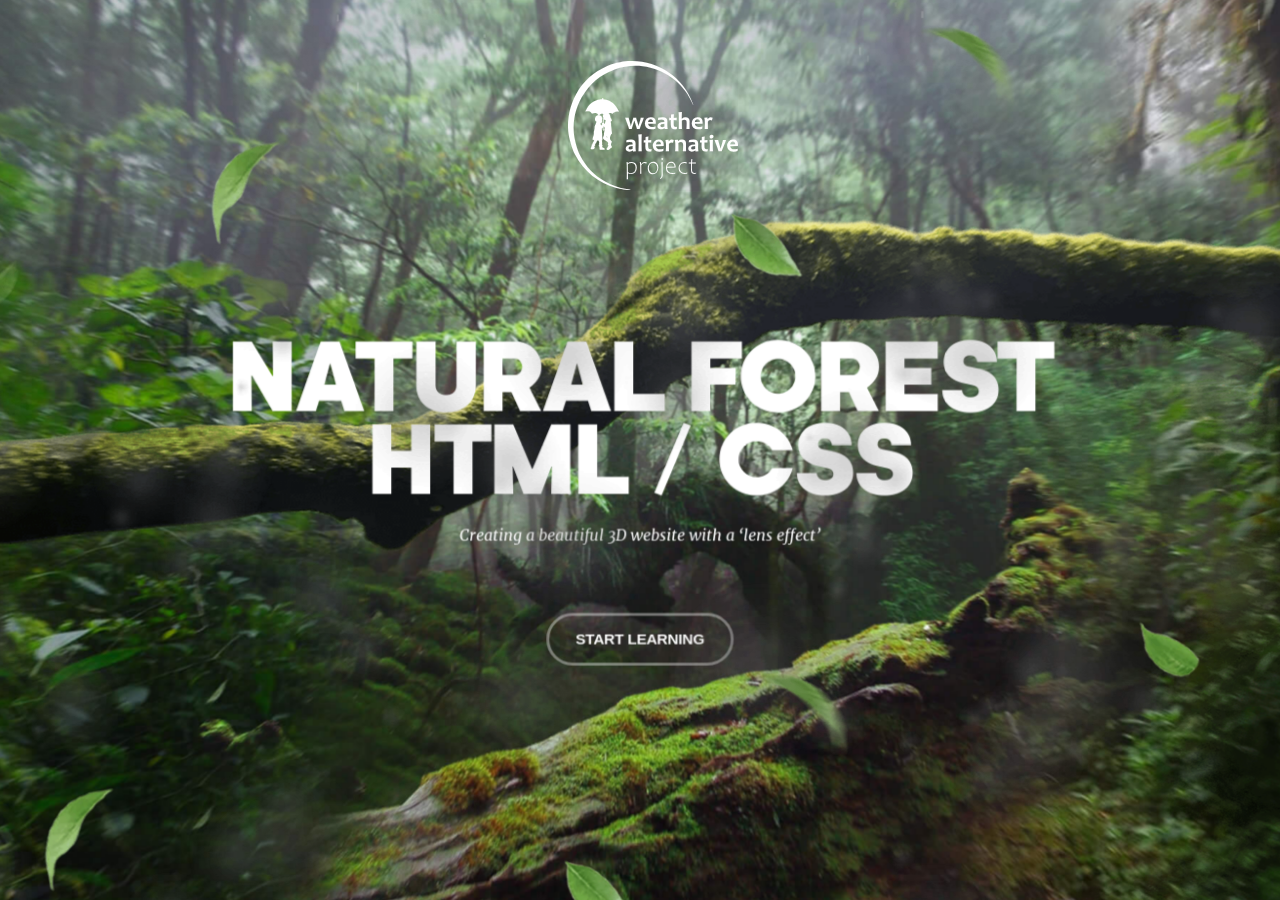
==== index.html @ 6aa4d508 "modif v 2.0" ====
<!DOCTYPE html>
<html lang="en">
<head>
	<meta charset="UTF-8">
	<meta http-equiv="X-UA-Compatible" content="IE=edge">
	<meta name="viewport" content="width=device-width, initial-scale=1.0">
	<title>Parallax Forest</title>
	<link rel="stylesheet" href="style.css">
	<script src="html/js/app.js" defer></script>
	<script src="html/libs/rain.js" defer></script>
</head>
<body>

	<div class="logo" style="background-image: url(img/logo.svg);"></div>

	<section class="layers">
		<div class="layers__container">
			<div class="layers__item layer-1" style="background-image: url(img/layer-1.jpg);"></div>
			<div class="layers__item layer-2" style="background-image: url(img/layer-2.png);"></div>
			<div class="layers__item layer-3">
				<div class="hero-content">
					<h1>Natural Forest <span>HTML / CSS</span></h1>
					<div class="hero-content__p">Creating a beautiful 3D website with a ‘lens effect’</div>
					<button class="button-start">Start Learning</button>
				</div>
			</div>
			<div class="layers__item layer-4">
				<canvas class="rain"></canvas>
			</div>
			<div class="layers__item layer-5" style="background-image: url(img/layer-5.png);"></div>
			<div class="layers__item layer-6" style="background-image: url(img/layer-6.png);"></div>
		</div>
	</section>

</body>
</html>
---- style.css ----
* {
	margin: 0;
	padding: 0;
	box-sizing: border-box;
}
:root {
	--index: calc(1vw + 1vh);
	--transition: 1.5s cubic-bezier(.05, .5, 0, 1);
}
@font-face {
	font-family: kamerik-3d;
	src: url(../fonts/kamerik205-heavy.woff2);
	font-weight: 900;
}
@font-face {
	font-family: merriweather-italic-3d;
	src: url(../fonts/merriweather-regular-italic.woff2);
}
body {
	background-color: #000;
	color: #fff;
	font-family: kamerik-3d;
}
.logo {
	--logo-size: calc(var(--index) * 7.8);
	width: var(--logo-size);
	height: var(--logo-size);
	background-repeat: no-repeat;
	position: absolute;
	left: calc(51% - calc(var(--logo-size) / 2));
	top: calc(var(--index) * 2.8);
	z-index: 1;
}
.layers {
	perspective: 1000px;
	overflow: hidden;
}
.layers__container {
	height: 100vh;
	min-height: 500px;
	transform-style: preserve-3d;
	transform: rotateX(var(--move-y)) rotateY(var(--move-x));
	will-change: transform;
	transition: transform var(--transition);
}
.layers__item {
	position: absolute;
	inset: -5vw;
	background-size: cover;
	background-position: center;
	display: flex;
	align-items: center;
	justify-content: center;
}
.layer-1 {
	transform: translateZ(-55px) scale(1.06);
}
.layer-2 {
	transform: translateZ(80px) scale(.88);
}
.layer-3 {
	transform: translateZ(180px) scale(.8);
}
.layer-4 {
	transform: translateZ(190px) scale(.9);
}
.layer-5 {
	transform: translateZ(300px) scale(.9);
}
.layer-6 {
	transform: translateZ(380px);
}
.hero-content {
	font-size: calc(var(--index) * 2.9);
	text-align: center;
	text-transform: uppercase;
	letter-spacing: calc(var(--index) * -.15);
	line-height: 1.35em;
	margin-top: calc(var(--index) * 5.5);
}
.hero-content span {
	display: block;
}
.hero-content__p {
	text-transform: none;
	font-family: merriweather-italic-3d;
	letter-spacing: normal;
	font-size: calc(var(--index) * .73);
	line-height: 3;
}
.button-start {
	font-family: Arial;
	font-weight: 600;
	text-transform: uppercase;
	font-size: calc(var(--index) * .71);
	letter-spacing: -.02vw;
	padding: calc(var(--index) * .7) calc(var(--index) * 1.25);
	background-color: transparent;
	color: #fff;
	border-radius: 10em;
	border: rgb(255 255 255 / .4) 3px solid;
	outline: none;
	cursor: pointer;
	margin-top: calc(var(--index) * 2.5);
}
.layer-4, .layer-5, .layer-6 {
	pointer-events: none;
}
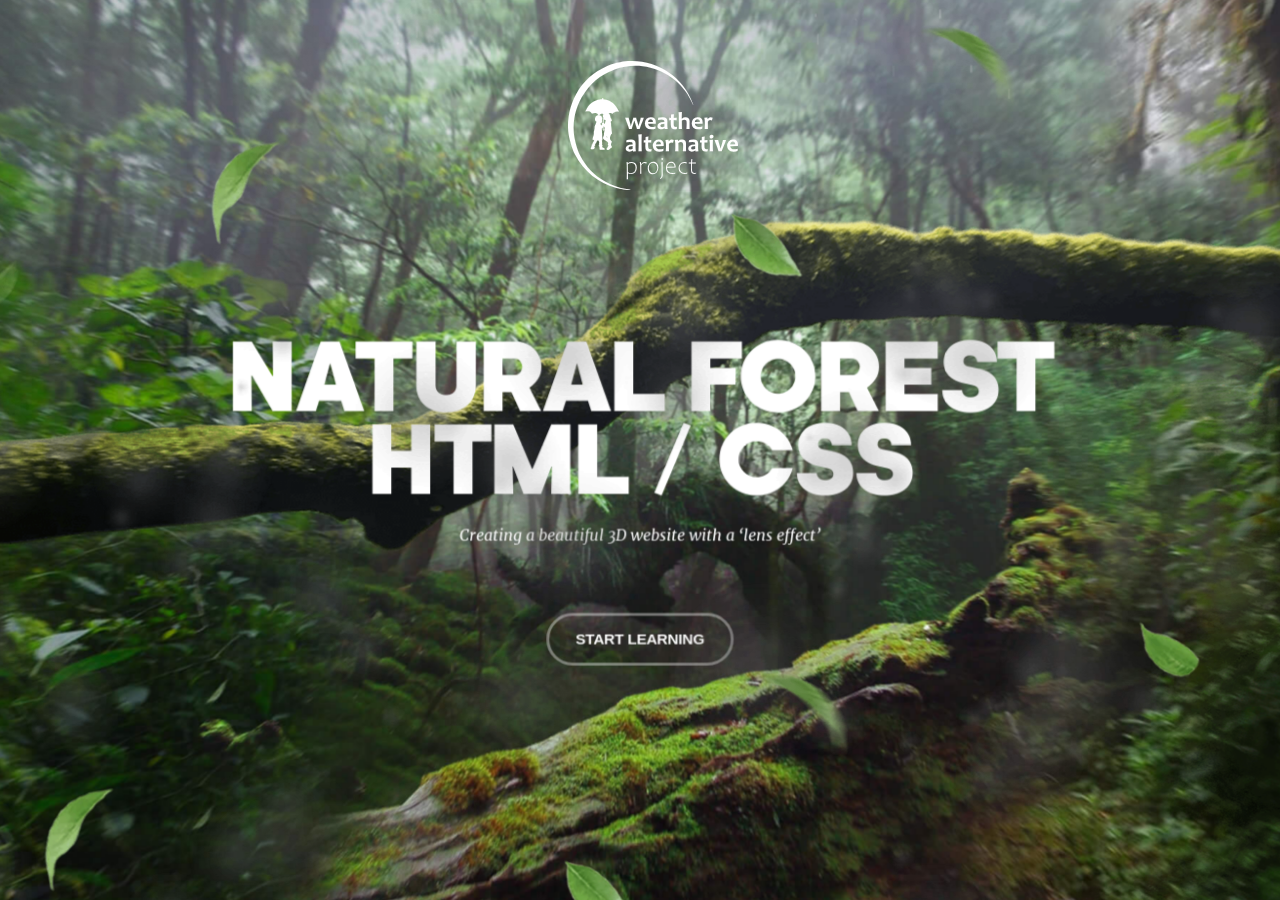
==== commit a6e38a42: "modif v 2.1" ====
--- a/index.html
+++ b/index.html
@@ -1,10 +1,10 @@
 <!DOCTYPE html>
-<html lang="en">
+<html lang="fr">
 <head>
 	<meta charset="UTF-8">
 	<meta http-equiv="X-UA-Compatible" content="IE=edge">
 	<meta name="viewport" content="width=device-width, initial-scale=1.0">
-	<title>Parallax Forest</title>
+	<title>Parallax dans la forêt</title>
 	<link rel="stylesheet" href="style.css">
 	<script src="html/js/app.js" defer></script>
 	<script src="html/libs/rain.js" defer></script>
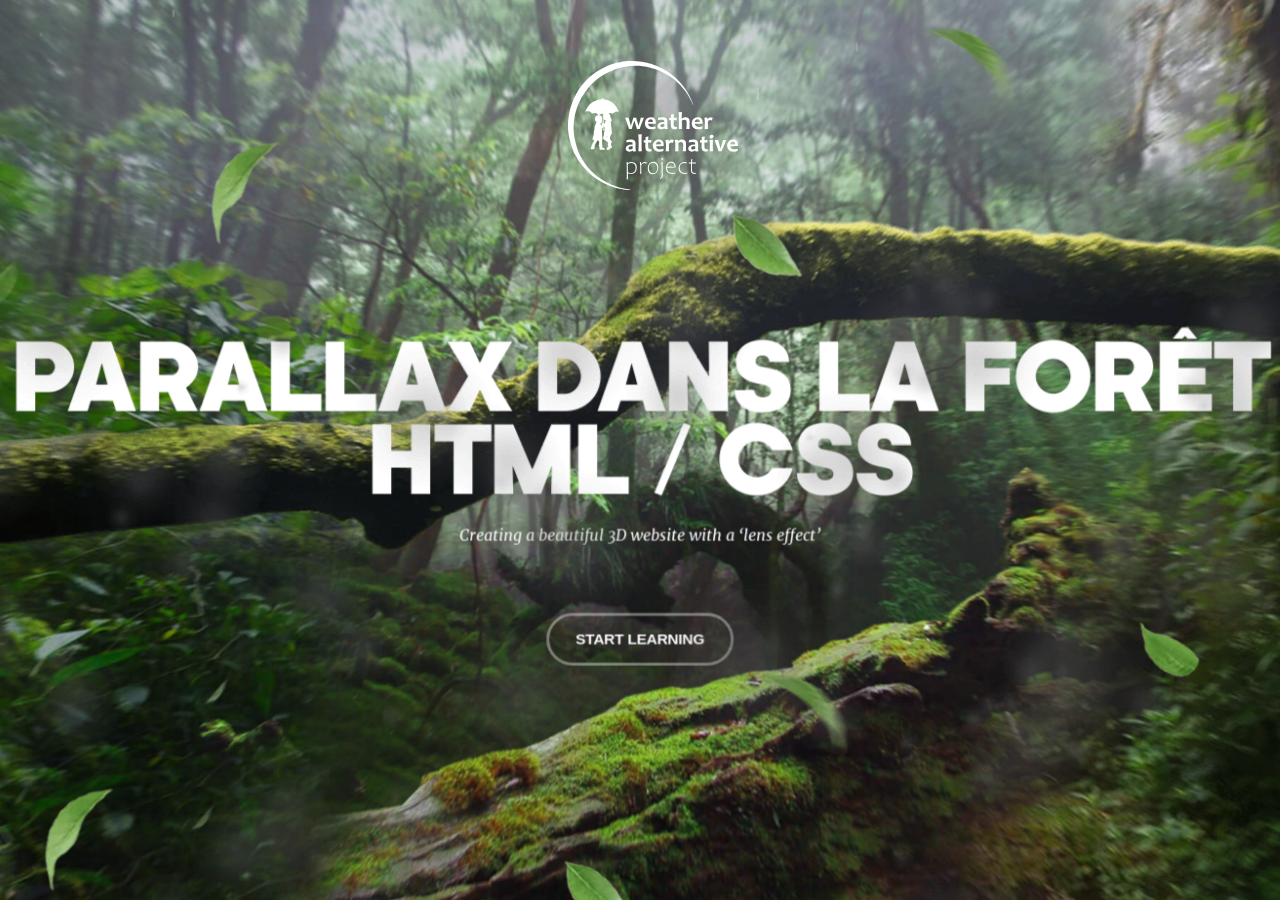
==== commit 1ad6a497: "modif v 2.2" ====
--- a/index.html
+++ b/index.html
@@ -19,7 +19,7 @@
 			<div class="layers__item layer-2" style="background-image: url(img/layer-2.png);"></div>
 			<div class="layers__item layer-3">
 				<div class="hero-content">
-					<h1>Natural Forest <span>HTML / CSS</span></h1>
+					<h1>Parallax dans la forêt<span>HTML / CSS</span></h1>
 					<div class="hero-content__p">Creating a beautiful 3D website with a ‘lens effect’</div>
 					<button class="button-start">Start Learning</button>
 				</div>
